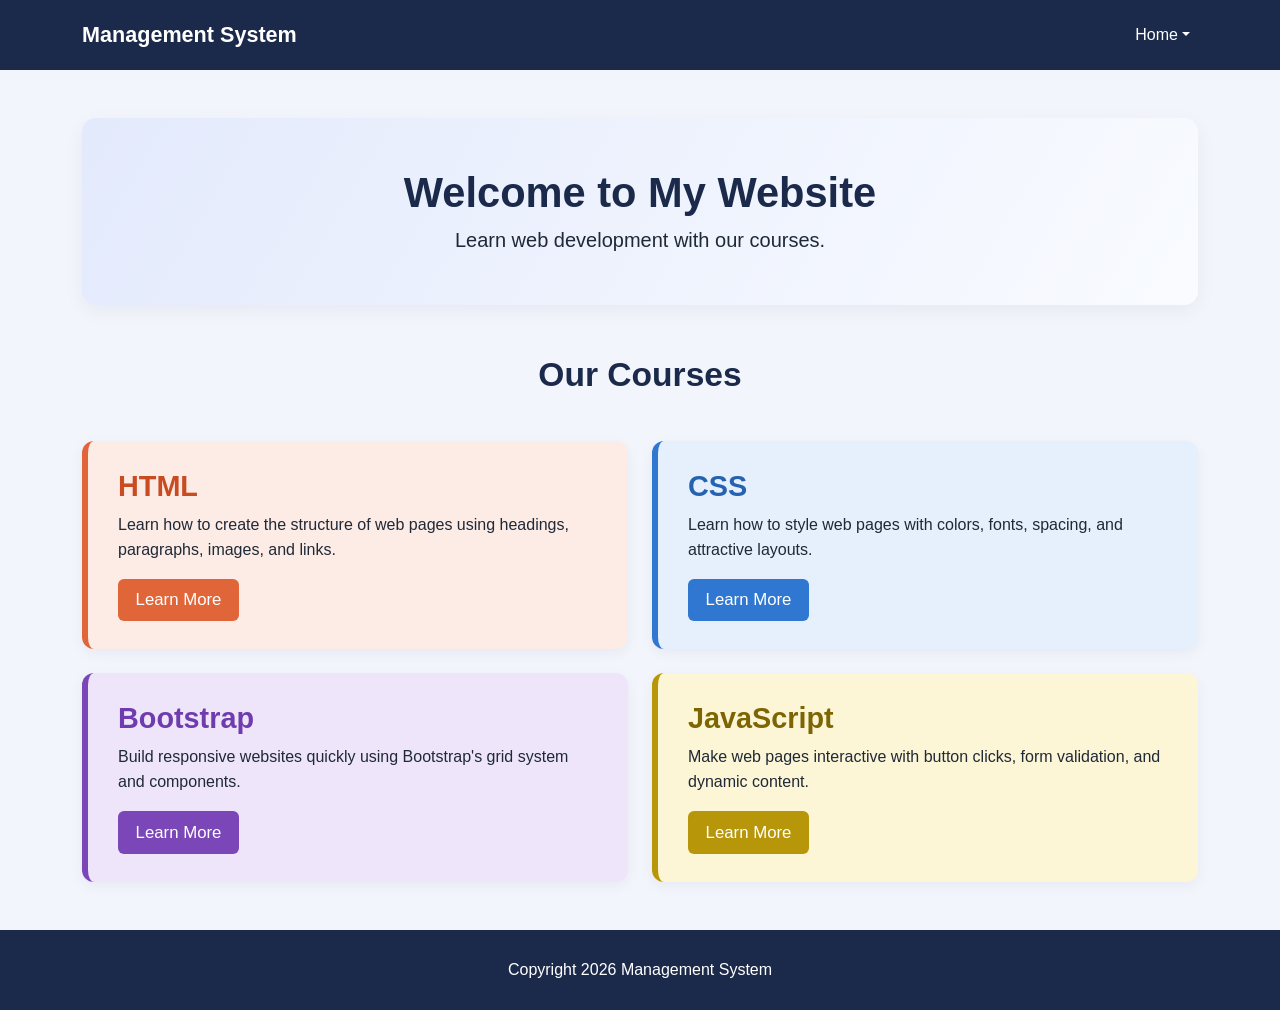
==== home.html @ 5165ad03 "Task 2: Management System website (landing, login, home pages) Co-Authored-By: Claude Opus 5.5 <nore" ====
<!DOCTYPE html>
<html lang="en">
<head>
  <meta charset="UTF-8">
  <meta name="viewport" content="width=device-width, initial-scale=1.0">
  <title>Home | Management System</title>
  <link href="https://cdn.jsdelivr.net/npm/bootstrap@5.3.3/dist/css/bootstrap.min.css" rel="stylesheet">
  <link rel="stylesheet" href="css/style.css">
</head>
<body class="d-flex flex-column min-vh-100">

  <!-- Navbar -->
  <nav class="navbar navbar-expand-md site-navbar sticky-top">
    <div class="container">
      <a class="navbar-brand" href="index.html">Management System</a>
      <button class="navbar-toggler" type="button" data-bs-toggle="collapse" data-bs-target="#mainNav" aria-controls="mainNav" aria-expanded="false" aria-label="Toggle navigation">
        <span class="navbar-toggler-icon"></span>
      </button>
      <div class="collapse navbar-collapse" id="mainNav">
        <ul class="navbar-nav ms-auto">
          <li class="nav-item dropdown">
            <a class="nav-link dropdown-toggle" href="#" role="button" data-bs-toggle="dropdown" aria-expanded="false">Home</a>
            <ul class="dropdown-menu dropdown-menu-end">
              <li><a class="dropdown-item" href="login.html">Login</a></li>
              <li><a class="dropdown-item" href="login.html">Sign Up</a></li>
              <li><a class="dropdown-item" href="#">Help</a></li>
            </ul>
          </li>
        </ul>
      </div>
    </div>
  </nav>

  <main class="container home-main flex-grow-1">
    <div class="welcome-box">
      <h1>Welcome to My Website</h1>
      <p>Learn web development with our courses.</p>
    </div>

    <h2 class="courses-title">Our Courses</h2>

    <div class="row g-4">
      <div class="col-md-6">
        <div class="course-card course-html">
          <h3>HTML</h3>
          <p>Learn how to create the structure of web pages using headings, paragraphs, images, and links.</p>
          <button type="button" class="btn" data-bs-toggle="modal" data-bs-target="#htmlModal">Learn More</button>
        </div>
      </div>
      <div class="col-md-6">
        <div class="course-card course-css">
          <h3>CSS</h3>
          <p>Learn how to style web pages with colors, fonts, spacing, and attractive layouts.</p>
          <button type="button" class="btn" data-bs-toggle="modal" data-bs-target="#cssModal">Learn More</button>
        </div>
      </div>
      <div class="col-md-6">
        <div class="course-card course-bootstrap">
          <h3>Bootstrap</h3>
          <p>Build responsive websites quickly using Bootstrap's grid system and components.</p>
          <button type="button" class="btn" data-bs-toggle="modal" data-bs-target="#bootstrapModal">Learn More</button>
        </div>
      </div>
      <div class="col-md-6">
        <div class="course-card course-js">
          <h3>JavaScript</h3>
          <p>Make web pages interactive with button clicks, form validation, and dynamic content.</p>
          <button type="button" class="btn" data-bs-toggle="modal" data-bs-target="#jsModal">Learn More</button>
        </div>
      </div>
    </div>
  </main>

  <!-- Course modals -->
  <div class="modal fade" id="htmlModal" tabindex="-1" aria-labelledby="htmlModalLabel" aria-hidden="true">
    <div class="modal-dialog">
      <div class="modal-content">
        <div class="modal-header">
          <h5 class="modal-title" id="htmlModalLabel">Course Details</h5>
          <button type="button" class="btn-close" data-bs-dismiss="modal" aria-label="Close"></button>
        </div>
        <div class="modal-body">
          <h4>HTML</h4>
          <p>HTML stands for HyperText Markup Language. It creates the structure of a web page using headings, paragraphs, images, and links.</p>
        </div>
        <div class="modal-footer">
          <button type="button" class="btn btn-secondary" data-bs-dismiss="modal">Close</button>
        </div>
      </div>
    </div>
  </div>

  <div class="modal fade" id="cssModal" tabindex="-1" aria-labelledby="cssModalLabel" aria-hidden="true">
    <div class="modal-dialog">
      <div class="modal-content">
        <div class="modal-header">
          <h5 class="modal-title" id="cssModalLabel">Course Details</h5>
          <button type="button" class="btn-close" data-bs-dismiss="modal" aria-label="Close"></button>
        </div>
        <div class="modal-body">
          <h4>CSS</h4>
          <p>CSS stands for Cascading Style Sheets. It controls the appearance of web pages, including colors, fonts, spacing, and layouts.</p>
        </div>
        <div class="modal-footer">
          <button type="button" class="btn btn-secondary" data-bs-dismiss="modal">Close</button>
        </div>
      </div>
    </div>
  </div>

  <div class="modal fade" id="bootstrapModal" tabindex="-1" aria-labelledby="bootstrapModalLabel" aria-hidden="true">
    <div class="modal-dialog">
      <div class="modal-content">
        <div class="modal-header">
          <h5 class="modal-title" id="bootstrapModalLabel">Course Details</h5>
          <button type="button" class="btn-close" data-bs-dismiss="modal" aria-label="Close"></button>
        </div>
        <div class="modal-body">
          <h4>Bootstrap</h4>
          <p>Bootstrap is a front-end framework. It provides ready-made components and a responsive grid system to build websites quickly.</p>
        </div>
        <div class="modal-footer">
          <button type="button" class="btn btn-secondary" data-bs-dismiss="modal">Close</button>
        </div>
      </div>
    </div>
  </div>

  <div class="modal fade" id="jsModal" tabindex="-1" aria-labelledby="jsModalLabel" aria-hidden="true">
    <div class="modal-dialog">
      <div class="modal-content">
        <div class="modal-header">
          <h5 class="modal-title" id="jsModalLabel">Course Details</h5>
          <button type="button" class="btn-close" data-bs-dismiss="modal" aria-label="Close"></button>
        </div>
        <div class="modal-body">
          <h4>JavaScript</h4>
          <p>JavaScript is a programming language that makes web pages interactive. It can handle button clicks, form validation, popups, and dynamic content.</p>
        </div>
        <div class="modal-footer">
          <button type="button" class="btn btn-secondary" data-bs-dismiss="modal">Close</button>
        </div>
      </div>
    </div>
  </div>

  <!-- Footer -->
  <footer class="site-footer">
    <div class="container">
      <p>Copyright 2026 Management System</p>
    </div>
  </footer>

  <script src="https://cdn.jsdelivr.net/npm/bootstrap@5.3.3/dist/js/bootstrap.bundle.min.js"></script>
</body>
</html>
---- css/style.css ----
/* ===== Shared ===== */
:root {
  --navy: #1b2a4a;
  --primary: #4f6ef7;
  --text-muted: #6b7280;
  --bg-soft: #f2f5fc;
}

body {
  font-family: Arial, Helvetica, sans-serif;
  background: var(--bg-soft);
  color: #1f2937;
}

/* ===== Navbar ===== */
.site-navbar {
  background: var(--navy);
  padding: 0.85rem 0;
}

.site-navbar .navbar-brand {
  color: #fff;
  font-weight: 700;
  font-size: 1.35rem;
}

.site-navbar .nav-link,
.site-navbar .nav-link:focus,
.site-navbar .nav-link.show {
  color: #fff;
}

.site-navbar .nav-link:hover {
  color: #cdd6ff;
}

.site-navbar .dropdown-menu {
  border: none;
  border-radius: 10px;
  box-shadow: 0 10px 30px rgba(15, 23, 42, 0.15);
  min-width: 5rem;
}

.site-navbar .navbar-toggler {
  border-color: rgba(255, 255, 255, 0.4);
}

.site-navbar .navbar-toggler-icon {
  filter: invert(1);
}

/* ===== Hero carousel ===== */
.hero .carousel-item {
  height: 520px;
  background-size: cover;
  background-position: center;
}

.hero .carousel-item::before {
  content: "";
  position: absolute;
  inset: 0;
  background: linear-gradient(90deg, rgba(27, 42, 74, 0.85) 0%, rgba(27, 42, 74, 0.55) 55%, rgba(27, 42, 74, 0.35) 100%);
}

.hero .slide-1 { background-image: url("../images/hallway.webp"); }
.hero .slide-2 { background-image: url("../images/team.webp"); }
.hero .slide-3 { background-image: url("../images/work.webp"); }

.hero-content {
  position: relative;
  z-index: 2;
  height: 100%;
  display: flex;
  flex-direction: column;
  justify-content: center;
  color: #fff;
  max-width: 680px;
}

.hero-tag {
  font-size: 1.1rem;
  font-weight: 700;
  letter-spacing: 0.5px;
  text-transform: uppercase;
  margin-bottom: 0.75rem;
}

.hero-title {
  font-size: 3.9rem;
  font-weight: 700;
  line-height: 1.2;
  margin-bottom: 1rem;
}

.hero-text {
  font-size: 1.15rem;
  line-height: 1.85;
  margin-bottom: 1.75rem;
}

.btn-pill {
  background: var(--primary);
  color: #fff;
  border: none;
  border-radius: 50px;
  padding: 0.75rem 1.75rem;
  font-weight: 700;
  align-self: flex-start;
  transition: transform 0.2s, box-shadow 0.2s, background 0.2s;
}

.btn-pill:hover {
  background: #3d5be8;
  color: #fff;
  transform: translateY(-2px);
  box-shadow: 0 8px 20px rgba(79, 110, 247, 0.4);
}

.hero .carousel-indicators [data-bs-target] {
  width: 30px;
  height: 3px;
}

/* ===== Goal section ===== */
.goal-section {
  padding: 90px 0 80px;
  background: linear-gradient(135deg, #f7f9fe 0%, #edf1fb 100%);
}

.section-tag {
  color: var(--primary);
  font-weight: 700;
  letter-spacing: 2px;
  font-size: 1.05rem;
  text-transform: uppercase;
}

.goal-title {
  color: var(--navy);
  font-size: 3rem;
  font-weight: 700;
  margin-bottom: 1.5rem;
}

.goal-text {
  color: var(--text-muted);
  font-size: 1.2rem;
  line-height: 1.6;
}

.goal-img {
  width: 100%;
  border-radius: 20px;
  box-shadow: 0 20px 40px rgba(15, 23, 42, 0.2);
}

.feature-card {
  background: #fff;
  border-radius: 14px;
  padding: 1.4rem;
  height: 100%;
  box-shadow: 0 4px 14px rgba(15, 23, 42, 0.04);
  transition: transform 0.25s, box-shadow 0.25s;
}

.feature-card:hover {
  transform: translateY(-6px);
  box-shadow: 0 14px 30px rgba(15, 23, 42, 0.1);
}

.feature-icon {
  width: 48px;
  height: 48px;
  border-radius: 10px;
  background: #eef1fb;
  display: flex;
  align-items: center;
  justify-content: center;
  font-size: 1.3rem;
  margin-bottom: 1.1rem;
}

.feature-card h5 {
  color: var(--navy);
  font-weight: 700;
  font-size: 1.25rem;
}

.feature-card p {
  color: var(--text-muted);
  margin: 0;
  line-height: 1.6;
}

/* ===== CTA ===== */
.cta-section {
  padding: 60px 0 50px;
  background: #f7f9fe;
  text-align: center;
}

.cta-section h2 {
  color: var(--navy);
  font-weight: 700;
  font-size: 2.2rem;
}

.cta-section p {
  color: var(--text-muted);
  margin-bottom: 1.25rem;
}

.cta-section .btn-pill {
  align-self: auto;
}

/* ===== Footer ===== */
.site-footer {
  background: var(--navy);
  color: #fff;
  text-align: center;
  padding: 1.75rem 0;
}

.site-footer p {
  margin: 0;
}

.site-footer .footer-brand {
  font-size: 1.05rem;
  margin-bottom: 0.4rem;
}

.site-footer small {
  font-size: 0.9rem;
}

/* ===== Home page ===== */
.welcome-box {
  margin-top: 48px;
  padding: 50px 20px;
  border-radius: 14px;
  text-align: center;
  background: linear-gradient(120deg, #e3eafc 0%, #f9fbff 100%);
  box-shadow: 0 6px 20px rgba(15, 23, 42, 0.05);
}

.welcome-box h1 {
  color: var(--navy);
  font-weight: 700;
  font-size: 2.6rem;
}

.welcome-box p {
  font-size: 1.25rem;
  margin: 0;
}

.courses-title {
  color: var(--navy);
  font-weight: 700;
  font-size: 2.1rem;
  text-align: center;
  margin: 50px 0 45px;
}

.course-card {
  border-radius: 12px;
  border-left: 6px solid;
  padding: 28px 30px;
  height: 100%;
  box-shadow: 0 4px 14px rgba(15, 23, 42, 0.05);
  transition: transform 0.25s, box-shadow 0.25s;
}

.course-card:hover {
  transform: translateY(-4px);
  box-shadow: 0 12px 26px rgba(15, 23, 42, 0.1);
}

.course-card h3 {
  font-weight: 700;
  font-size: 1.8rem;
  margin-bottom: 0.6rem;
}

.course-card p {
  font-size: 1rem;
  line-height: 1.55;
}

.course-card .btn {
  color: #fff;
  border: none;
  padding: 0.55rem 1.1rem;
  font-size: 1.05rem;
  transition: background 0.2s, color 0.2s;
}

.course-card .btn:hover {
  background: transparent;
  color: #9ca3af;
}

.course-html { background: #fdece5; border-color: #e0663a; }
.course-html h3 { color: #c84b22; }
.course-html .btn { background: #e0663a; }

.course-css { background: #e6f0fd; border-color: #2f77d0; }
.course-css h3 { color: #2563b0; }
.course-css .btn { background: #2f77d0; }

.course-bootstrap { background: #efe5fb; border-color: #7a46b8; }
.course-bootstrap h3 { color: #6f3cae; }
.course-bootstrap .btn { background: #7a46b8; }

.course-js { background: #fdf6d6; border-color: #b8960a; }
.course-js h3 { color: #7d6503; }
.course-js .btn { background: #b8960a; }

.home-main {
  padding-bottom: 48px;
}

/* ===== Responsive ===== */
@media (max-width: 991.98px) {
  .hero-title { font-size: 3rem; }
  .goal-title { font-size: 2.4rem; }
}

@media (max-width: 575.98px) {
  .hero .carousel-item { height: 480px; }
  .hero-content { padding: 0 2.5rem; }
  .hero-title { font-size: 2.2rem; }
  .hero-text { font-size: 1rem; }
  .goal-title { font-size: 2rem; }
  .welcome-box h1 { font-size: 1.9rem; }
}
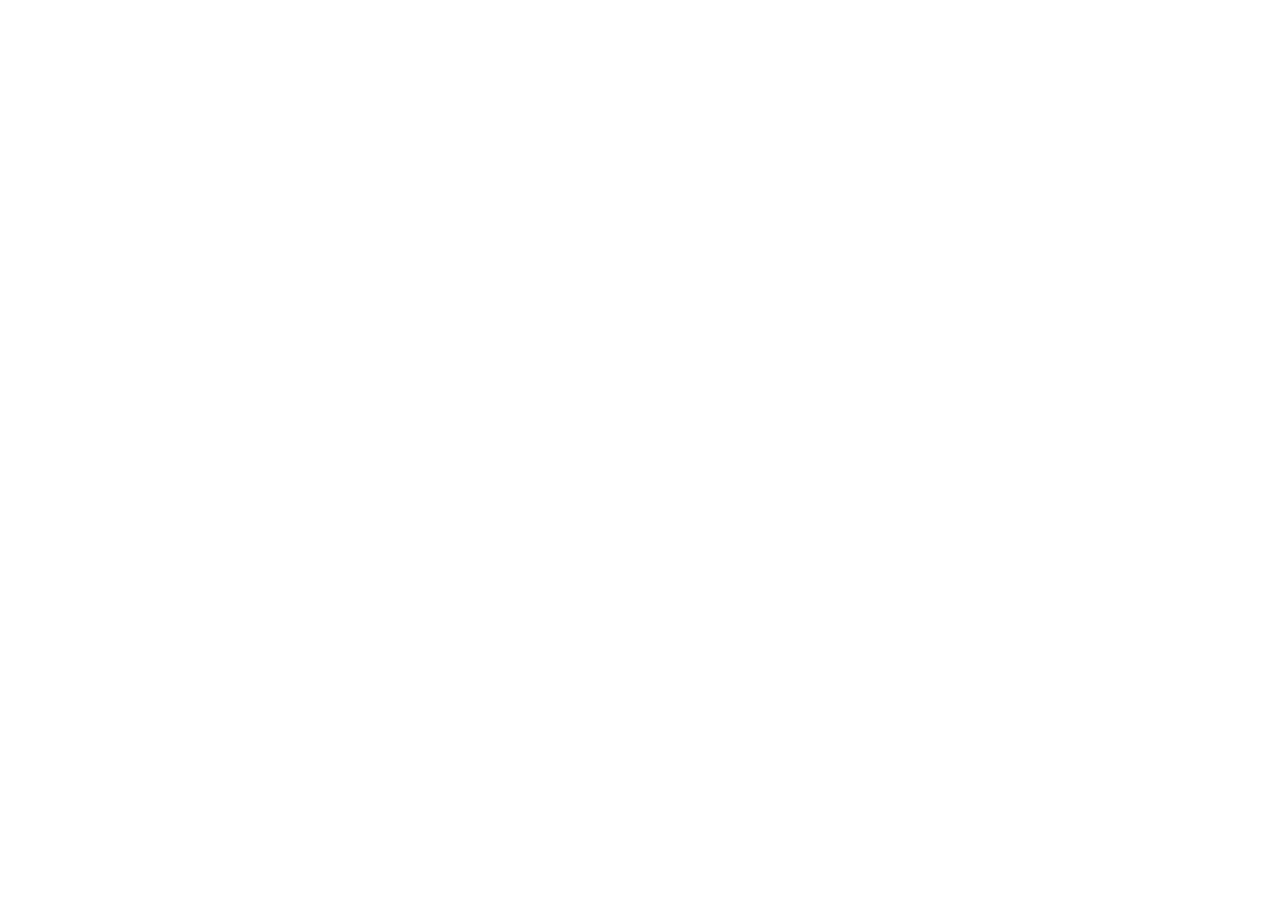
==== commit 2effa0a0: "Send the old Task 2 login and home pages to the SMS app Logging in from the landing page now opens t" ====
--- a/home.html
+++ b/home.html
@@ -3,154 +3,11 @@
 <head>
   <meta charset="UTF-8">
   <meta name="viewport" content="width=device-width, initial-scale=1.0">
-  <title>Home | Management System</title>
-  <link href="https://cdn.jsdelivr.net/npm/bootstrap@5.3.3/dist/css/bootstrap.min.css" rel="stylesheet">
-  <link rel="stylesheet" href="css/style.css">
+  <!-- The signed-in home page is the SMS app in the backend; it asks for login when needed -->
+  <meta http-equiv="refresh" content="0; url=http://localhost:8080/home">
+  <title>Home | SMS</title>
 </head>
-<body class="d-flex flex-column min-vh-100">
-
-  <!-- Navbar -->
-  <nav class="navbar navbar-expand-md site-navbar sticky-top">
-    <div class="container">
-      <a class="navbar-brand" href="index.html">Management System</a>
-      <button class="navbar-toggler" type="button" data-bs-toggle="collapse" data-bs-target="#mainNav" aria-controls="mainNav" aria-expanded="false" aria-label="Toggle navigation">
-        <span class="navbar-toggler-icon"></span>
-      </button>
-      <div class="collapse navbar-collapse" id="mainNav">
-        <ul class="navbar-nav ms-auto">
-          <li class="nav-item dropdown">
-            <a class="nav-link dropdown-toggle" href="#" role="button" data-bs-toggle="dropdown" aria-expanded="false">Home</a>
-            <ul class="dropdown-menu dropdown-menu-end">
-              <li><a class="dropdown-item" href="login.html">Login</a></li>
-              <li><a class="dropdown-item" href="login.html">Sign Up</a></li>
-              <li><a class="dropdown-item" href="#">Help</a></li>
-            </ul>
-          </li>
-        </ul>
-      </div>
-    </div>
-  </nav>
-
-  <main class="container home-main flex-grow-1">
-    <div class="welcome-box">
-      <h1>Welcome to My Website</h1>
-      <p>Learn web development with our courses.</p>
-    </div>
-
-    <h2 class="courses-title">Our Courses</h2>
-
-    <div class="row g-4">
-      <div class="col-md-6">
-        <div class="course-card course-html">
-          <h3>HTML</h3>
-          <p>Learn how to create the structure of web pages using headings, paragraphs, images, and links.</p>
-          <button type="button" class="btn" data-bs-toggle="modal" data-bs-target="#htmlModal">Learn More</button>
-        </div>
-      </div>
-      <div class="col-md-6">
-        <div class="course-card course-css">
-          <h3>CSS</h3>
-          <p>Learn how to style web pages with colors, fonts, spacing, and attractive layouts.</p>
-          <button type="button" class="btn" data-bs-toggle="modal" data-bs-target="#cssModal">Learn More</button>
-        </div>
-      </div>
-      <div class="col-md-6">
-        <div class="course-card course-bootstrap">
-          <h3>Bootstrap</h3>
-          <p>Build responsive websites quickly using Bootstrap's grid system and components.</p>
-          <button type="button" class="btn" data-bs-toggle="modal" data-bs-target="#bootstrapModal">Learn More</button>
-        </div>
-      </div>
-      <div class="col-md-6">
-        <div class="course-card course-js">
-          <h3>JavaScript</h3>
-          <p>Make web pages interactive with button clicks, form validation, and dynamic content.</p>
-          <button type="button" class="btn" data-bs-toggle="modal" data-bs-target="#jsModal">Learn More</button>
-        </div>
-      </div>
-    </div>
-  </main>
-
-  <!-- Course modals -->
-  <div class="modal fade" id="htmlModal" tabindex="-1" aria-labelledby="htmlModalLabel" aria-hidden="true">
-    <div class="modal-dialog">
-      <div class="modal-content">
-        <div class="modal-header">
-          <h5 class="modal-title" id="htmlModalLabel">Course Details</h5>
-          <button type="button" class="btn-close" data-bs-dismiss="modal" aria-label="Close"></button>
-        </div>
-        <div class="modal-body">
-          <h4>HTML</h4>
-          <p>HTML stands for HyperText Markup Language. It creates the structure of a web page using headings, paragraphs, images, and links.</p>
-        </div>
-        <div class="modal-footer">
-          <button type="button" class="btn btn-secondary" data-bs-dismiss="modal">Close</button>
-        </div>
-      </div>
-    </div>
-  </div>
-
-  <div class="modal fade" id="cssModal" tabindex="-1" aria-labelledby="cssModalLabel" aria-hidden="true">
-    <div class="modal-dialog">
-      <div class="modal-content">
-        <div class="modal-header">
-          <h5 class="modal-title" id="cssModalLabel">Course Details</h5>
-          <button type="button" class="btn-close" data-bs-dismiss="modal" aria-label="Close"></button>
-        </div>
-        <div class="modal-body">
-          <h4>CSS</h4>
-          <p>CSS stands for Cascading Style Sheets. It controls the appearance of web pages, including colors, fonts, spacing, and layouts.</p>
-        </div>
-        <div class="modal-footer">
-          <button type="button" class="btn btn-secondary" data-bs-dismiss="modal">Close</button>
-        </div>
-      </div>
-    </div>
-  </div>
-
-  <div class="modal fade" id="bootstrapModal" tabindex="-1" aria-labelledby="bootstrapModalLabel" aria-hidden="true">
-    <div class="modal-dialog">
-      <div class="modal-content">
-        <div class="modal-header">
-          <h5 class="modal-title" id="bootstrapModalLabel">Course Details</h5>
-          <button type="button" class="btn-close" data-bs-dismiss="modal" aria-label="Close"></button>
-        </div>
-        <div class="modal-body">
-          <h4>Bootstrap</h4>
-          <p>Bootstrap is a front-end framework. It provides ready-made components and a responsive grid system to build websites quickly.</p>
-        </div>
-        <div class="modal-footer">
-          <button type="button" class="btn btn-secondary" data-bs-dismiss="modal">Close</button>
-        </div>
-      </div>
-    </div>
-  </div>
-
-  <div class="modal fade" id="jsModal" tabindex="-1" aria-labelledby="jsModalLabel" aria-hidden="true">
-    <div class="modal-dialog">
-      <div class="modal-content">
-        <div class="modal-header">
-          <h5 class="modal-title" id="jsModalLabel">Course Details</h5>
-          <button type="button" class="btn-close" data-bs-dismiss="modal" aria-label="Close"></button>
-        </div>
-        <div class="modal-body">
-          <h4>JavaScript</h4>
-          <p>JavaScript is a programming language that makes web pages interactive. It can handle button clicks, form validation, popups, and dynamic content.</p>
-        </div>
-        <div class="modal-footer">
-          <button type="button" class="btn btn-secondary" data-bs-dismiss="modal">Close</button>
-        </div>
-      </div>
-    </div>
-  </div>
-
-  <!-- Footer -->
-  <footer class="site-footer">
-    <div class="container">
-      <p>Copyright 2026 Management System</p>
-    </div>
-  </footer>
-
-  <script src="https://cdn.jsdelivr.net/npm/bootstrap@5.3.3/dist/js/bootstrap.bundle.min.js"></script>
+<body>
+  <p>Opening SMS&hellip; If nothing happens, start the backend (<code>backend/mvnw spring-boot:run</code>) and open <a href="http://localhost:8080/home">http://localhost:8080/home</a>.</p>
 </body>
 </html>
